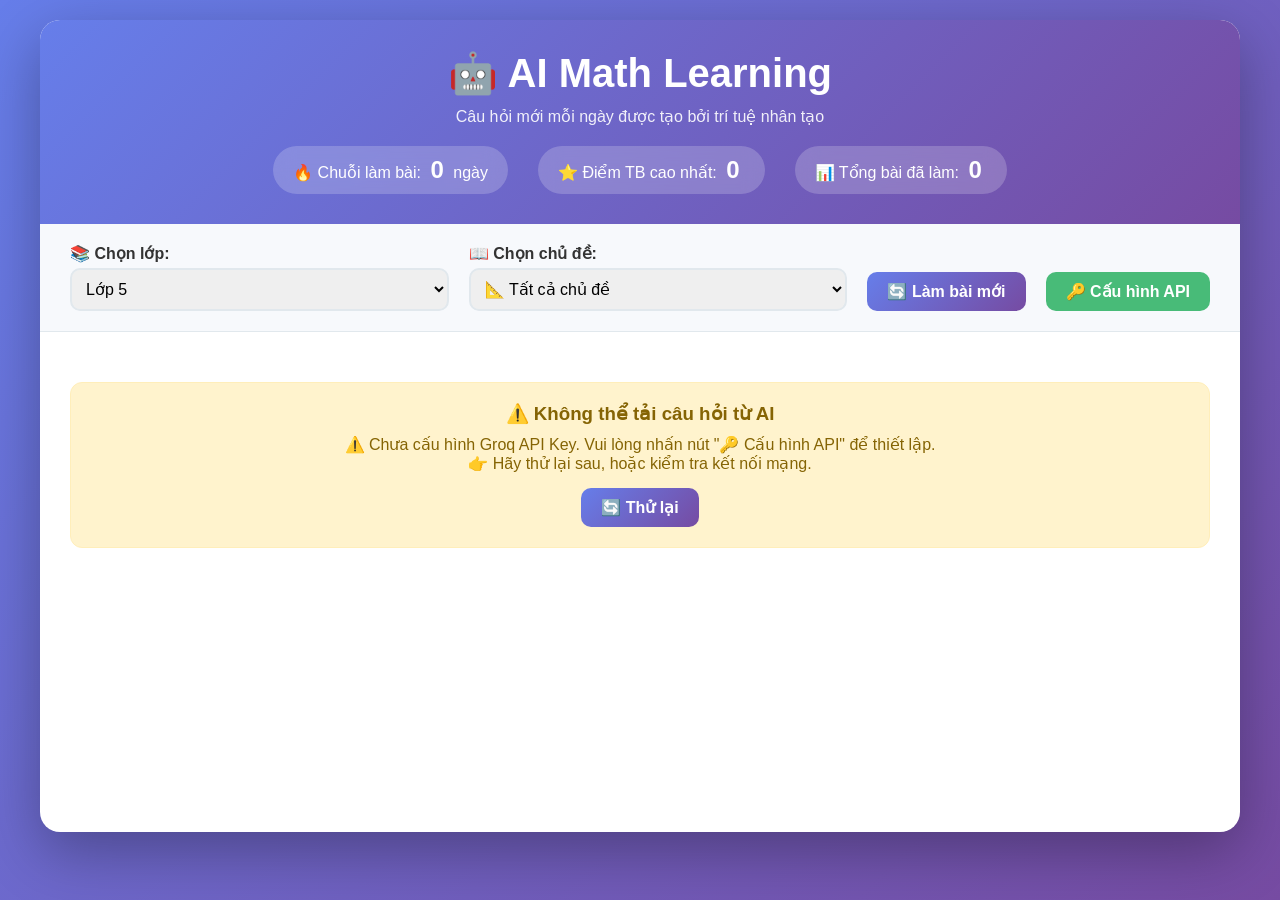
==== index.html @ eef96793 "1" ====
<!DOCTYPE html>
<html lang="vi">
<head>
    <meta charset="UTF-8">
    <meta name="viewport" content="width=device-width, initial-scale=1.0">
    <title>AI Math Learning - Học Toán với AI mỗi ngày</title>
    <link rel="stylesheet" href="style.css">
</head>
<body>
    <div class="container">
        <header>
            <h1>🤖 AI Math Learning</h1>
            <p class="subtitle">Câu hỏi mới mỗi ngày được tạo bởi trí tuệ nhân tạo</p>
            <div class="streak-info">
                <div class="streak-card">
                    <span class="streak-label">🔥 Chuỗi làm bài:</span>
                    <span class="streak-days" id="streakDays">0</span>
                    <span class="streak-label">ngày</span>
                </div>
                <div class="streak-card">
                    <span class="streak-label">⭐ Điểm TB cao nhất:</span>
                    <span class="streak-days" id="highScore">0</span>
                </div>
                <div class="streak-card">
                    <span class="streak-label">📊 Tổng bài đã làm:</span>
                    <span class="streak-days" id="totalQuizzes">0</span>
                </div>
            </div>
        </header>

        <div class="controls">
            <div class="control-group">
                <label for="grade">📚 Chọn lớp:</label>
                <select id="grade">
                    <option value="4">Lớp 4</option>
                    <option value="5">Lớp 5</option>
                    <option value="6">Lớp 6</option>
                    <option value="7">Lớp 7</option>
                    <option value="8">Lớp 8</option>
                    <option value="9">Lớp 9</option>
                    <option value="10">Lớp 10</option>
                    <option value="11">Lớp 11</option>
                    <option value="12">Lớp 12</option>
                </select>
            </div>

            <div class="control-group">
                <label for="topic">📖 Chọn chủ đề:</label>
                <select id="topic">
                    <option value="all">📐 Tất cả chủ đề</option>
                    <option value="Số học">🔢 Số học</option>
                    <option value="Đại số">📊 Đại số</option>
                    <option value="Hình học">📐 Hình học</option>
                    <option value="Phân số">🥧 Phân số</option>
                    <option value="Phương trình">⚖️ Phương trình</option>
                    <option value="Hàm số">📈 Hàm số</option>
                    <option value="Xác suất">🎲 Xác suất thống kê</option>
                </select>
            </div>

            <button id="newQuestionsBtn" class="btn-primary">🔄 Làm bài mới</button>
            <button id="refreshApiBtn" class="btn-secondary" style="background: #48bb78;">🔑 Cấu hình API</button>
        </div>

        <div id="apiConfigModal" class="modal" style="display: none;">
            <div class="modal-content">
                <span class="close">&times;</span>
                <h2>🔑 Cấu hình Google Gemini API</h2>
                <p>Nhập API Key của bạn để sử dụng AI sinh câu hỏi:</p>
                <input type="text" id="apiKeyInput" placeholder="Nhập API Key tại đây" style="width: 100%; padding: 10px; margin: 10px 0;">
                <p class="hint">💡 Chưa có API Key? <a href="https://aistudio.google.com/apikey" target="_blank">Lấy miễn phí tại đây</a></p>
                <button id="saveApiKeyBtn" class="btn-primary">Lưu lại</button>
            </div>
        </div>

        <div id="quizContainer">
            <div class="welcome-card">
                <h2>🎯 Chào mừng đến với AI Math Learning!</h2>
                <p>✨ Mỗi ngày bạn sẽ nhận được 10 câu hỏi toán mới được AI tạo riêng cho trình độ của bạn</p>
                <p>📅 Hãy làm bài mỗi ngày để duy trì chuỗi và cải thiện kỹ năng toán học</p>
                <button id="startBtn" class="btn-primary" style="margin-top: 20px;">🚀 Bắt đầu học ngay</button>
            </div>
        </div>

        <div id="resultContainer" style="display: none;">
            <div class="result-card">
                <h2>📊 Kết quả bài làm</h2>
                <div class="score-display">
                    <span class="score-number" id="scoreNumber">0</span>
                    <span class="score-total">/10</span>
                </div>
                <div class="progress-bar">
                    <div class="progress-fill" id="progressFill"></div>
                </div>
                <div id="detailedAnswers"></div>
                <button id="reviewBtn" class="btn-secondary">🔍 Xem đáp án chi tiết</button>
                <button id="newQuizBtn" class="btn-primary" style="margin-top: 10px;">🔄 Làm bài mới</button>
            </div>
        </div>
    </div>

    <script src="script.js"></script>
</body>
</html>
---- style.css ----
* {
    margin: 0;
    padding: 0;
    box-sizing: border-box;
}

body {
    font-family: 'Segoe UI', Tahoma, Geneva, Verdana, sans-serif;
    background: linear-gradient(135deg, #667eea 0%, #764ba2 100%);
    min-height: 100vh;
    padding: 20px;
}

.container {
    max-width: 1200px;
    margin: 0 auto;
    background: white;
    border-radius: 20px;
    box-shadow: 0 20px 60px rgba(0,0,0,0.3);
    overflow: hidden;
}

header {
    background: linear-gradient(135deg, #667eea 0%, #764ba2 100%);
    color: white;
    padding: 30px;
    text-align: center;
}

header h1 {
    font-size: 2.5em;
    margin-bottom: 10px;
}

.subtitle {
    opacity: 0.9;
    margin-bottom: 20px;
}

.streak-info {
    display: flex;
    justify-content: center;
    gap: 30px;
    margin-top: 20px;
    flex-wrap: wrap;
}

.streak-card {
    background: rgba(255,255,255,0.2);
    padding: 10px 20px;
    border-radius: 50px;
    backdrop-filter: blur(10px);
}

.streak-days {
    font-size: 1.5em;
    font-weight: bold;
    margin: 0 5px;
}

.controls {
    padding: 20px 30px;
    background: #f7f9fc;
    border-bottom: 1px solid #e1e8ed;
    display: flex;
    gap: 20px;
    flex-wrap: wrap;
    align-items: flex-end;
}

.control-group {
    flex: 1;
    min-width: 150px;
}

.control-group label {
    display: block;
    margin-bottom: 5px;
    font-weight: 600;
    color: #333;
}

.control-group select {
    width: 100%;
    padding: 10px;
    border: 2px solid #e1e8ed;
    border-radius: 10px;
    font-size: 16px;
    transition: border-color 0.3s;
}

.control-group select:focus {
    outline: none;
    border-color: #667eea;
}

.btn-primary, .btn-secondary {
    padding: 10px 20px;
    border: none;
    border-radius: 10px;
    font-size: 16px;
    cursor: pointer;
    transition: transform 0.2s, box-shadow 0.2s;
    font-weight: bold;
}

.btn-primary {
    background: linear-gradient(135deg, #667eea 0%, #764ba2 100%);
    color: white;
}

.btn-primary:hover {
    transform: translateY(-2px);
    box-shadow: 0 5px 15px rgba(102,126,234,0.4);
}

.btn-secondary {
    background: #48bb78;
    color: white;
}

.btn-secondary:hover {
    transform: translateY(-2px);
    box-shadow: 0 5px 15px rgba(72,187,120,0.4);
}

#quizContainer {
    padding: 30px;
    min-height: 500px;
}

.welcome-card {
    text-align: center;
    padding: 50px;
    background: linear-gradient(135deg, #f5f7fa 0%, #c3cfe2 100%);
    border-radius: 20px;
}

.welcome-card h2 {
    color: #2d3748;
    margin-bottom: 20px;
}

.welcome-card p {
    font-size: 18px;
    color: #4a5568;
    margin: 10px 0;
}

.question-card {
    background: #f7f9fc;
    border-radius: 15px;
    padding: 20px;
    margin-bottom: 20px;
    border-left: 5px solid #667eea;
    transition: transform 0.2s;
}

.question-card:hover {
    transform: translateX(5px);
}

.question-text {
    font-size: 18px;
    font-weight: 600;
    color: #2d3748;
    margin-bottom: 15px;
}

.options {
    display: flex;
    flex-direction: column;
    gap: 10px;
}

.option {
    display: flex;
    align-items: center;
    gap: 10px;
    padding: 10px;
    border-radius: 10px;
    cursor: pointer;
    transition: background-color 0.2s;
}

.option:hover {
    background: #e9ecef;
}

.option input[type="radio"] {
    width: 20px;
    height: 20px;
    cursor: pointer;
}

.option label {
    cursor: pointer;
    flex: 1;
}

.submit-btn {
    background: linear-gradient(135deg, #667eea 0%, #764ba2 100%);
    color: white;
    padding: 15px 30px;
    border: none;
    border-radius: 10px;
    font-size: 18px;
    font-weight: bold;
    cursor: pointer;
    width: 100%;
    margin-top: 20px;
    transition: transform 0.2s;
}

.submit-btn:hover {
    transform: translateY(-2px);
}

.result-card {
    padding: 30px;
    text-align: center;
}

.score-display {
    font-size: 48px;
    font-weight: bold;
    margin: 20px 0;
}

.score-number {
    color: #667eea;
    font-size: 72px;
}

.score-total {
    font-size: 36px;
    color: #718096;
}

.progress-bar {
    width: 100%;
    height: 10px;
    background: #e2e8f0;
    border-radius: 5px;
    overflow: hidden;
    margin: 20px 0;
}

.progress-fill {
    height: 100%;
    background: linear-gradient(90deg, #667eea 0%, #764ba2 100%);
    transition: width 0.3s;
    width: 0%;
}

.detailed-answer {
    background: #f7f9fc;
    border-radius: 10px;
    padding: 15px;
    margin: 10px 0;
    text-align: left;
}

.detailed-answer.correct {
    border-left: 5px solid #48bb78;
    background: #f0fff4;
}

.detailed-answer.wrong {
    border-left: 5px solid #f56565;
    background: #fff5f5;
}

.loading {
    text-align: center;
    padding: 50px;
    font-size: 18px;
    color: #718096;
}

.loading-spinner {
    border: 4px solid #f3f3f3;
    border-top: 4px solid #667eea;
    border-radius: 50%;
    width: 50px;
    height: 50px;
    animation: spin 1s linear infinite;
    margin: 20px auto;
}

@keyframes spin {
    0% { transform: rotate(0deg); }
    100% { transform: rotate(360deg); }
}

.modal {
    position: fixed;
    z-index: 1000;
    left: 0;
    top: 0;
    width: 100%;
    height: 100%;
    background-color: rgba(0,0,0,0.5);
    display: flex;
    justify-content: center;
    align-items: center;
}

.modal-content {
    background-color: white;
    padding: 30px;
    border-radius: 20px;
    max-width: 500px;
    width: 90%;
    position: relative;
}

.close {
    position: absolute;
    right: 20px;
    top: 10px;
    font-size: 28px;
    cursor: pointer;
}

.hint {
    font-size: 12px;
    color: #718096;
    margin-top: 5px;
}

.error-message {
    background: #fed7d7;
    color: #c53030;
    padding: 10px;
    border-radius: 10px;
    margin: 10px 0;
}

@media (max-width: 768px) {
    .controls {
        flex-direction: column;
    }
    
    .question-text {
        font-size: 16px;
    }
    
    .score-number {
        font-size: 48px;
    }
    
    .streak-info {
        flex-direction: column;
        gap: 10px;
    }
}
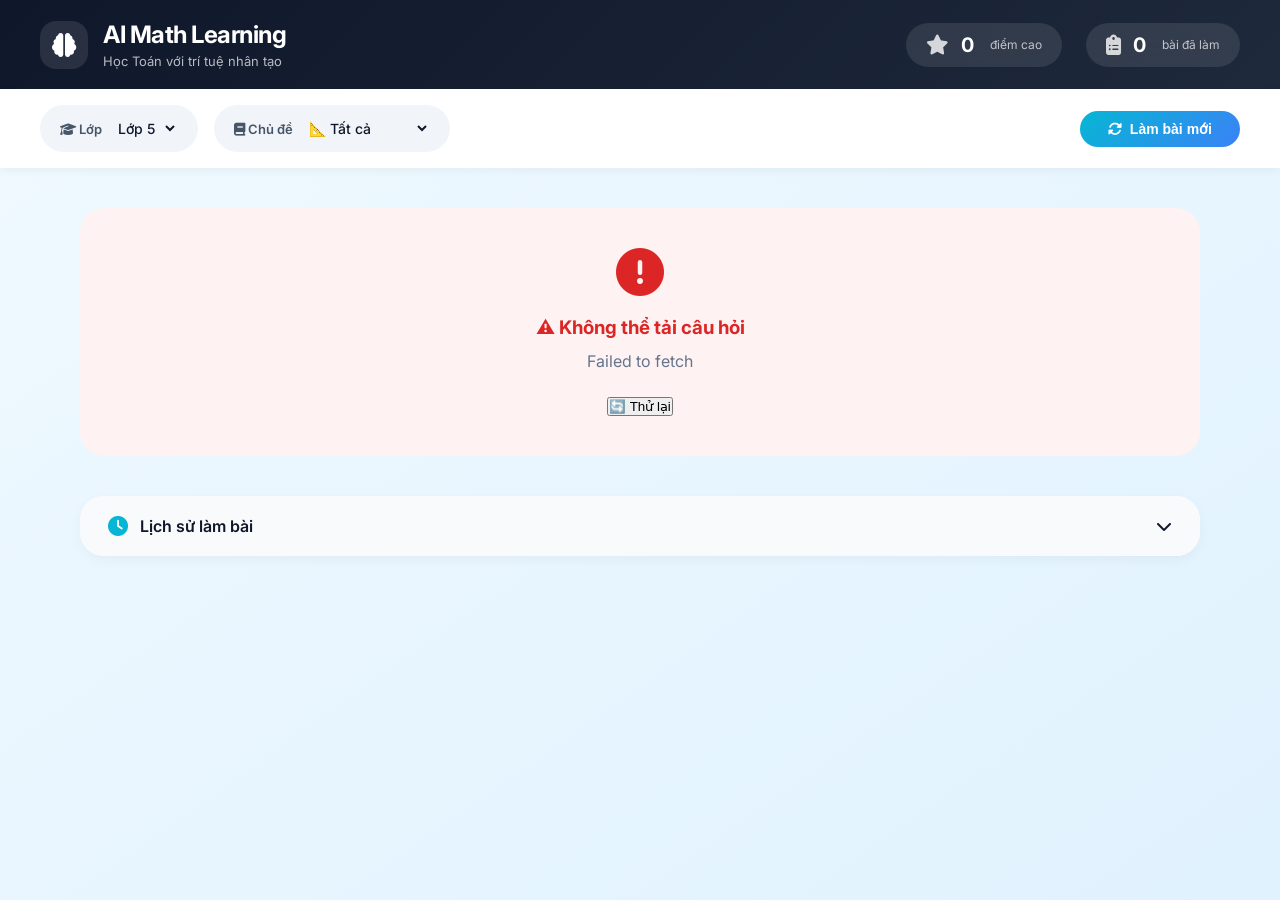
==== commit 8ac153e5: "8" ====
--- a/index.html
+++ b/index.html
@@ -3,100 +3,128 @@
 <head>
     <meta charset="UTF-8">
     <meta name="viewport" content="width=device-width, initial-scale=1.0">
-    <title>AI Math Learning - Học Toán với AI mỗi ngày</title>
+    <title>AI Math Learning - Học Toán thông minh</title>
     <link rel="stylesheet" href="style.css">
+    <link href="https://fonts.googleapis.com/css2?family=Inter:opsz,wght@14..32,300;14..32,400;14..32,500;14..32,600;14..32,700&display=swap" rel="stylesheet">
+    <link rel="stylesheet" href="https://cdnjs.cloudflare.com/ajax/libs/font-awesome/6.5.1/css/all.min.css">
 </head>
 <body>
-    <div class="container">
-        <header>
-            <h1>🤖 AI Math Learning</h1>
-            <p class="subtitle">Câu hỏi mới mỗi ngày được tạo bởi trí tuệ nhân tạo</p>
-            <div class="streak-info">
-                <div class="streak-card">
-                    <span class="streak-label">🔥 Chuỗi làm bài:</span>
-                    <span class="streak-days" id="streakDays">0</span>
-                    <span class="streak-label">ngày</span>
+    <div class="app-wrapper">
+        <!-- Header -->
+        <header class="main-header">
+            <div class="header-inner">
+                <div class="logo-area">
+                    <div class="logo-icon">
+                        <i class="fas fa-brain"></i>
+                    </div>
+                    <div class="logo-text">
+                        <h1>AI Math Learning</h1>
+                        <p>Học Toán với trí tuệ nhân tạo</p>
+                    </div>
                 </div>
-                <div class="streak-card">
-                    <span class="streak-label">⭐ Điểm TB cao nhất:</span>
-                    <span class="streak-days" id="highScore">0</span>
-                </div>
-                <div class="streak-card">
-                    <span class="streak-label">📊 Tổng bài đã làm:</span>
-                    <span class="streak-days" id="totalQuizzes">0</span>
+                <div class="stats-area">
+                    <div class="stat-badge">
+                        <i class="fas fa-star"></i>
+                        <span id="highScore">0</span>
+                        <small>điểm cao</small>
+                    </div>
+                    <div class="stat-badge">
+                        <i class="fas fa-clipboard-list"></i>
+                        <span id="totalQuizzes">0</span>
+                        <small>bài đã làm</small>
+                    </div>
                 </div>
             </div>
         </header>
 
-        <div class="controls">
-            <div class="control-group">
-                <label for="grade">📚 Chọn lớp:</label>
-                <select id="grade">
-                    <option value="4">Lớp 4</option>
-                    <option value="5">Lớp 5</option>
-                    <option value="6">Lớp 6</option>
-                    <option value="7">Lớp 7</option>
-                    <option value="8">Lớp 8</option>
-                    <option value="9">Lớp 9</option>
-                    <option value="10">Lớp 10</option>
-                    <option value="11">Lớp 11</option>
-                    <option value="12">Lớp 12</option>
-                </select>
-            </div>
-
-            <div class="control-group">
-                <label for="topic">📖 Chọn chủ đề:</label>
-                <select id="topic">
-                    <option value="all">📐 Tất cả chủ đề</option>
-                    <option value="Số học">🔢 Số học</option>
-                    <option value="Đại số">📊 Đại số</option>
-                    <option value="Hình học">📐 Hình học</option>
-                    <option value="Phân số">🥧 Phân số</option>
-                    <option value="Phương trình">⚖️ Phương trình</option>
-                    <option value="Hàm số">📈 Hàm số</option>
-                    <option value="Xác suất">🎲 Xác suất thống kê</option>
-                </select>
-            </div>
-
-            <button id="newQuestionsBtn" class="btn-primary">🔄 Làm bài mới</button>
-            <button id="refreshApiBtn" class="btn-secondary" style="background: #48bb78;">🔑 Cấu hình API</button>
-        </div>
-
-        <div id="apiConfigModal" class="modal" style="display: none;">
-            <div class="modal-content">
-                <span class="close">&times;</span>
-                <h2>🔑 Cấu hình Google Gemini API</h2>
-                <p>Nhập API Key của bạn để sử dụng AI sinh câu hỏi:</p>
-                <input type="text" id="apiKeyInput" placeholder="Nhập API Key tại đây" style="width: 100%; padding: 10px; margin: 10px 0;">
-                <p class="hint">💡 Chưa có API Key? <a href="https://aistudio.google.com/apikey" target="_blank">Lấy miễn phí tại đây</a></p>
-                <button id="saveApiKeyBtn" class="btn-primary">Lưu lại</button>
+        <!-- Control Bar -->
+        <div class="control-bar">
+            <div class="control-inner">
+                <div class="filter-group">
+                    <div class="filter-item">
+                        <label><i class="fas fa-graduation-cap"></i> Lớp</label>
+                        <select id="grade">
+                            <option value="4">Lớp 4</option>
+                            <option value="5">Lớp 5</option>
+                            <option value="6">Lớp 6</option>
+                            <option value="7">Lớp 7</option>
+                            <option value="8">Lớp 8</option>
+                            <option value="9">Lớp 9</option>
+                            <option value="10">Lớp 10</option>
+                            <option value="11">Lớp 11</option>
+                            <option value="12">Lớp 12</option>
+                        </select>
+                    </div>
+                    <div class="filter-item">
+                        <label><i class="fas fa-book"></i> Chủ đề</label>
+                        <select id="topic">
+                            <option value="all">📐 Tất cả</option>
+                            <option value="Số học">🔢 Số học</option>
+                            <option value="Đại số">📊 Đại số</option>
+                            <option value="Hình học">📐 Hình học</option>
+                            <option value="Phân số">🥧 Phân số</option>
+                            <option value="Phương trình">⚖️ Phương trình</option>
+                            <option value="Hàm số">📈 Hàm số</option>
+                        </select>
+                    </div>
+                </div>
+                <button id="newQuestionsBtn" class="btn-new">
+                    <i class="fas fa-sync-alt"></i> Làm bài mới
+                </button>
             </div>
         </div>
 
-        <div id="quizContainer">
-            <div class="welcome-card">
-                <h2>🎯 Chào mừng đến với AI Math Learning!</h2>
-                <p>✨ Mỗi ngày bạn sẽ nhận được 10 câu hỏi toán mới được AI tạo riêng cho trình độ của bạn</p>
-                <p>📅 Hãy làm bài mỗi ngày để duy trì chuỗi và cải thiện kỹ năng toán học</p>
-                <button id="startBtn" class="btn-primary" style="margin-top: 20px;">🚀 Bắt đầu học ngay</button>
+        <!-- Main Content -->
+        <main class="main-content">
+            <div id="quizContainer">
+                <div class="welcome-card">
+                    <div class="welcome-icon">
+                        <i class="fas fa-robot"></i>
+                    </div>
+                    <h2>Chào mừng đến với AI Math Learning</h2>
+                    <p>Mỗi bài học gồm 10 câu hỏi trắc nghiệm được AI tạo riêng cho trình độ của bạn</p>
+                    <button id="startBtn" class="btn-start">
+                        <i class="fas fa-play"></i> Bắt đầu học ngay
+                    </button>
+                </div>
             </div>
-        </div>
 
-        <div id="resultContainer" style="display: none;">
-            <div class="result-card">
-                <h2>📊 Kết quả bài làm</h2>
-                <div class="score-display">
-                    <span class="score-number" id="scoreNumber">0</span>
-                    <span class="score-total">/10</span>
+            <div id="resultContainer" style="display: none;">
+                <div class="result-card">
+                    <h2 style="margin-bottom: 8px;">📊 Kết quả bài làm</h2>
+                    <div class="result-score">
+                        <div class="score-circle">
+                            <span class="score-number" id="scoreNumber">0</span>
+                        </div>
+                        <div class="score-label">trên 10 câu</div>
+                    </div>
+                    <div class="progress-bar-container">
+                        <div class="progress-fill" id="progressFill"></div>
+                    </div>
+                    <div id="detailedAnswers"></div>
+                    <div class="result-actions">
+                        <button id="reviewBtn" class="btn-review">
+                            <i class="fas fa-eye"></i> Xem đáp án
+                        </button>
+                        <button id="newQuizBtn" class="btn-new-quiz">
+                            <i class="fas fa-play"></i> Làm bài mới
+                        </button>
+                    </div>
                 </div>
-                <div class="progress-bar">
-                    <div class="progress-fill" id="progressFill"></div>
+            </div>
+
+            <!-- History Section -->
+            <div class="history-section">
+                <div class="history-header" onclick="toggleHistory()">
+                    <i class="fas fa-clock"></i>
+                    <h3>Lịch sử làm bài</h3>
+                    <i class="fas fa-chevron-down" id="historyToggleIcon"></i>
                 </div>
-                <div id="detailedAnswers"></div>
-                <button id="reviewBtn" class="btn-secondary">🔍 Xem đáp án chi tiết</button>
-                <button id="newQuizBtn" class="btn-primary" style="margin-top: 10px;">🔄 Làm bài mới</button>
+                <div id="historyList" class="history-list">
+                    <div class="empty-history">Chưa có bài làm nào</div>
+                </div>
             </div>
-        </div>
+        </main>
     </div>
 
     <script src="script.js"></script>
--- a/style.css
+++ b/style.css
@@ -5,353 +5,654 @@
 }
 
 body {
-    font-family: 'Segoe UI', Tahoma, Geneva, Verdana, sans-serif;
-    background: linear-gradient(135deg, #667eea 0%, #764ba2 100%);
+    font-family: 'Inter', -apple-system, BlinkMacSystemFont, 'Segoe UI', sans-serif;
+    background: linear-gradient(145deg, #f0f9ff 0%, #e0f2fe 100%);
     min-height: 100vh;
-    padding: 20px;
-}
-
-.container {
+    color: #0f172a;
+}
+
+/* ==================== LAYOUT CHÍNH ==================== */
+.app-wrapper {
+    min-height: 100vh;
+    display: flex;
+    flex-direction: column;
+}
+
+/* Header - Full width */
+.main-header {
+    background: linear-gradient(135deg, #0f172a 0%, #1e293b 100%);
+    color: white;
+    padding: 20px 40px;
+    box-shadow: 0 4px 20px rgba(0, 0, 0, 0.1);
+}
+
+.header-inner {
+    max-width: 1400px;
+    margin: 0 auto;
+    display: flex;
+    justify-content: space-between;
+    align-items: center;
+    flex-wrap: wrap;
+    gap: 20px;
+}
+
+.logo-area {
+    display: flex;
+    align-items: center;
+    gap: 15px;
+}
+
+.logo-icon {
+    background: rgba(255, 255, 255, 0.1);
+    width: 48px;
+    height: 48px;
+    border-radius: 16px;
+    display: flex;
+    align-items: center;
+    justify-content: center;
+    font-size: 24px;
+}
+
+.logo-text h1 {
+    font-size: 24px;
+    font-weight: 700;
+    letter-spacing: -0.5px;
+}
+
+.logo-text p {
+    font-size: 13px;
+    opacity: 0.7;
+    margin-top: 4px;
+}
+
+.stats-area {
+    display: flex;
+    gap: 24px;
+}
+
+.stat-badge {
+    background: rgba(255, 255, 255, 0.1);
+    backdrop-filter: blur(10px);
+    padding: 10px 20px;
+    border-radius: 40px;
+    display: flex;
+    align-items: center;
+    gap: 12px;
+}
+
+.stat-badge i {
+    font-size: 20px;
+    opacity: 0.8;
+}
+
+.stat-badge span {
+    font-size: 20px;
+    font-weight: 700;
+}
+
+.stat-badge small {
+    font-size: 12px;
+    opacity: 0.7;
+    margin-left: 4px;
+}
+
+/* Control Bar */
+.control-bar {
+    background: white;
+    padding: 16px 40px;
+    box-shadow: 0 2px 10px rgba(0, 0, 0, 0.05);
+    position: sticky;
+    top: 0;
+    z-index: 100;
+}
+
+.control-inner {
+    max-width: 1400px;
+    margin: 0 auto;
+    display: flex;
+    justify-content: space-between;
+    align-items: center;
+    flex-wrap: wrap;
+    gap: 16px;
+}
+
+.filter-group {
+    display: flex;
+    gap: 16px;
+    flex-wrap: wrap;
+}
+
+.filter-item {
+    display: flex;
+    align-items: center;
+    gap: 12px;
+    background: #f1f5f9;
+    padding: 8px 20px;
+    border-radius: 60px;
+}
+
+.filter-item label {
+    font-weight: 600;
+    font-size: 13px;
+    color: #475569;
+}
+
+.filter-item select {
+    background: transparent;
+    border: none;
+    font-size: 14px;
+    font-weight: 500;
+    color: #0f172a;
+    padding: 6px 0;
+    cursor: pointer;
+    font-family: inherit;
+}
+
+.filter-item select:focus {
+    outline: none;
+}
+
+.btn-new {
+    background: linear-gradient(135deg, #06b6d4 0%, #3b82f6 100%);
+    color: white;
+    border: none;
+    padding: 10px 28px;
+    border-radius: 40px;
+    font-weight: 600;
+    font-size: 14px;
+    cursor: pointer;
+    display: flex;
+    align-items: center;
+    gap: 8px;
+    transition: all 0.2s;
+}
+
+.btn-new:hover {
+    transform: translateY(-2px);
+    box-shadow: 0 8px 20px rgba(6, 182, 212, 0.3);
+}
+
+/* Main Content - Full width */
+.main-content {
+    flex: 1;
     max-width: 1200px;
     margin: 0 auto;
+    padding: 40px;
+    width: 100%;
+}
+
+/* Welcome Card */
+.welcome-card {
     background: white;
-    border-radius: 20px;
-    box-shadow: 0 20px 60px rgba(0,0,0,0.3);
-    overflow: hidden;
-}
-
-header {
-    background: linear-gradient(135deg, #667eea 0%, #764ba2 100%);
+    border-radius: 32px;
+    padding: 60px 40px;
+    text-align: center;
+    box-shadow: 0 20px 40px -12px rgba(0, 0, 0, 0.08);
+    border: 1px solid rgba(6, 182, 212, 0.2);
+}
+
+.welcome-icon {
+    background: linear-gradient(135deg, #06b6d4 0%, #3b82f6 100%);
+    width: 80px;
+    height: 80px;
+    border-radius: 30px;
+    display: flex;
+    align-items: center;
+    justify-content: center;
+    margin: 0 auto 24px;
+}
+
+.welcome-icon i {
+    font-size: 40px;
     color: white;
-    padding: 30px;
-    text-align: center;
-}
-
-header h1 {
-    font-size: 2.5em;
-    margin-bottom: 10px;
-}
-
-.subtitle {
-    opacity: 0.9;
+}
+
+.welcome-card h2 {
+    font-size: 32px;
+    font-weight: 700;
+    margin-bottom: 16px;
+    background: linear-gradient(135deg, #06b6d4, #3b82f6);
+    -webkit-background-clip: text;
+    -webkit-text-fill-color: transparent;
+    background-clip: text;
+}
+
+.welcome-card p {
+    color: #64748b;
+    font-size: 16px;
+    margin-bottom: 32px;
+}
+
+.btn-start {
+    background: linear-gradient(135deg, #06b6d4 0%, #3b82f6 100%);
+    color: white;
+    border: none;
+    padding: 14px 36px;
+    border-radius: 50px;
+    font-weight: 600;
+    font-size: 16px;
+    cursor: pointer;
+    display: inline-flex;
+    align-items: center;
+    gap: 10px;
+    transition: all 0.2s;
+}
+
+.btn-start:hover {
+    transform: translateY(-2px);
+    box-shadow: 0 12px 28px rgba(6, 182, 212, 0.35);
+}
+
+/* Question Card */
+.question-card {
+    background: white;
+    border-radius: 24px;
+    padding: 28px;
     margin-bottom: 20px;
-}
-
-.streak-info {
-    display: flex;
+    box-shadow: 0 2px 8px rgba(0, 0, 0, 0.04);
+    border: 1px solid #e2e8f0;
+    transition: all 0.2s;
+}
+
+.question-card:hover {
+    transform: translateY(-2px);
+    box-shadow: 0 12px 24px -8px rgba(0, 0, 0, 0.1);
+    border-color: #06b6d4;
+}
+
+.question-header {
+    display: flex;
+    align-items: center;
+    gap: 12px;
+    margin-bottom: 20px;
+}
+
+.question-number {
+    background: linear-gradient(135deg, #06b6d4, #3b82f6);
+    color: white;
+    width: 32px;
+    height: 32px;
+    border-radius: 12px;
+    display: flex;
+    align-items: center;
     justify-content: center;
-    gap: 30px;
-    margin-top: 20px;
-    flex-wrap: wrap;
-}
-
-.streak-card {
-    background: rgba(255,255,255,0.2);
-    padding: 10px 20px;
-    border-radius: 50px;
-    backdrop-filter: blur(10px);
-}
-
-.streak-days {
-    font-size: 1.5em;
-    font-weight: bold;
-    margin: 0 5px;
-}
-
-.controls {
-    padding: 20px 30px;
-    background: #f7f9fc;
-    border-bottom: 1px solid #e1e8ed;
-    display: flex;
-    gap: 20px;
-    flex-wrap: wrap;
-    align-items: flex-end;
-}
-
-.control-group {
-    flex: 1;
-    min-width: 150px;
-}
-
-.control-group label {
-    display: block;
-    margin-bottom: 5px;
-    font-weight: 600;
-    color: #333;
-}
-
-.control-group select {
-    width: 100%;
-    padding: 10px;
-    border: 2px solid #e1e8ed;
-    border-radius: 10px;
-    font-size: 16px;
-    transition: border-color 0.3s;
-}
-
-.control-group select:focus {
-    outline: none;
-    border-color: #667eea;
-}
-
-.btn-primary, .btn-secondary {
-    padding: 10px 20px;
-    border: none;
-    border-radius: 10px;
-    font-size: 16px;
-    cursor: pointer;
-    transition: transform 0.2s, box-shadow 0.2s;
-    font-weight: bold;
-}
-
-.btn-primary {
-    background: linear-gradient(135deg, #667eea 0%, #764ba2 100%);
-    color: white;
-}
-
-.btn-primary:hover {
-    transform: translateY(-2px);
-    box-shadow: 0 5px 15px rgba(102,126,234,0.4);
-}
-
-.btn-secondary {
-    background: #48bb78;
-    color: white;
-}
-
-.btn-secondary:hover {
-    transform: translateY(-2px);
-    box-shadow: 0 5px 15px rgba(72,187,120,0.4);
-}
-
-#quizContainer {
-    padding: 30px;
-    min-height: 500px;
-}
-
-.welcome-card {
-    text-align: center;
-    padding: 50px;
-    background: linear-gradient(135deg, #f5f7fa 0%, #c3cfe2 100%);
-    border-radius: 20px;
-}
-
-.welcome-card h2 {
-    color: #2d3748;
-    margin-bottom: 20px;
-}
-
-.welcome-card p {
-    font-size: 18px;
-    color: #4a5568;
-    margin: 10px 0;
-}
-
-.question-card {
-    background: #f7f9fc;
-    border-radius: 15px;
-    padding: 20px;
-    margin-bottom: 20px;
-    border-left: 5px solid #667eea;
-    transition: transform 0.2s;
-}
-
-.question-card:hover {
-    transform: translateX(5px);
+    font-weight: 700;
+    font-size: 14px;
 }
 
 .question-text {
     font-size: 18px;
     font-weight: 600;
-    color: #2d3748;
-    margin-bottom: 15px;
+    color: #0f172a;
+    line-height: 1.4;
+    flex: 1;
 }
 
 .options {
     display: flex;
     flex-direction: column;
-    gap: 10px;
+    gap: 12px;
+    margin-top: 8px;
 }
 
 .option {
     display: flex;
     align-items: center;
-    gap: 10px;
-    padding: 10px;
-    border-radius: 10px;
-    cursor: pointer;
-    transition: background-color 0.2s;
+    gap: 14px;
+    padding: 14px 18px;
+    background: #f8fafc;
+    border-radius: 16px;
+    cursor: pointer;
+    transition: all 0.2s;
+    border: 1px solid #e2e8f0;
 }
 
 .option:hover {
-    background: #e9ecef;
+    background: #f1f5f9;
+    border-color: #06b6d4;
+    transform: translateX(4px);
 }
 
 .option input[type="radio"] {
-    width: 20px;
-    height: 20px;
-    cursor: pointer;
-}
-
-.option label {
-    cursor: pointer;
+    width: 18px;
+    height: 18px;
+    cursor: pointer;
+    accent-color: #06b6d4;
+}
+
+.option-letter {
+    font-weight: 700;
+    color: #06b6d4;
+    min-width: 28px;
+}
+
+.option-text {
+    color: #334155;
+    font-size: 15px;
+}
+
+/* Submit Button */
+/* Nút Nộp bài - Trang trí đẹp hơn */
+.btn-submit {
+    background: linear-gradient(135deg, #06b6d4 0%, #3b82f6 100%);
+    color: white;
+    border: none;
+    width: 100%;
+    padding: 18px 28px;
+    border-radius: 60px;
+    font-weight: 700;
+    font-size: 18px;
+    cursor: pointer;
+    margin-top: 32px;
+    margin-bottom: 16px;
+    display: flex;
+    align-items: center;
+    justify-content: center;
+    gap: 12px;
+    transition: all 0.3s ease;
+    box-shadow: 0 4px 15px rgba(6, 182, 212, 0.3);
+    letter-spacing: 0.5px;
+}
+
+.btn-submit:hover {
+    transform: translateY(-3px);
+    box-shadow: 0 10px 28px rgba(6, 182, 212, 0.4);
+    background: linear-gradient(135deg, #0891b2 0%, #2563eb 100%);
+}
+
+.btn-submit:active {
+    transform: translateY(1px);
+}
+
+.btn-submit i {
+    font-size: 20px;
+    transition: transform 0.2s;
+}
+
+.btn-submit:hover i {
+    transform: scale(1.1);
+}
+
+/* Result Card */
+.result-card {
+    background: white;
+    border-radius: 32px;
+    padding: 40px;
+    text-align: center;
+    box-shadow: 0 20px 40px -12px rgba(0, 0, 0, 0.1);
+}
+
+.result-score {
+    margin: 24px 0;
+}
+
+.score-circle {
+    width: 180px;
+    height: 180px;
+    margin: 0 auto;
+    position: relative;
+}
+
+.score-number {
+    position: absolute;
+    top: 50%;
+    left: 50%;
+    transform: translate(-50%, -50%);
+    font-size: 56px;
+    font-weight: 800;
+    color: #06b6d4;
+}
+
+.score-label {
+    font-size: 14px;
+    color: #64748b;
+}
+
+.progress-bar-container {
+    background: #e2e8f0;
+    border-radius: 20px;
+    height: 12px;
+    overflow: hidden;
+    margin: 24px 0;
+}
+
+.progress-fill {
+    background: linear-gradient(90deg, #06b6d4, #3b82f6);
+    height: 100%;
+    border-radius: 20px;
+    transition: width 0.5s ease;
+    width: 0%;
+}
+
+.result-actions {
+    display: flex;
+    gap: 16px;
+    justify-content: center;
+    margin-top: 32px;
+}
+
+.btn-review, .btn-new-quiz {
+    padding: 12px 28px;
+    border-radius: 40px;
+    font-weight: 600;
+    font-size: 14px;
+    cursor: pointer;
+    display: inline-flex;
+    align-items: center;
+    gap: 8px;
+    transition: all 0.2s;
+}
+
+.btn-review {
+    background: #f1f5f9;
+    color: #0f172a;
+    border: 1px solid #e2e8f0;
+}
+
+.btn-review:hover {
+    background: #e2e8f0;
+}
+
+.btn-new-quiz {
+    background: linear-gradient(135deg, #06b6d4, #3b82f6);
+    color: white;
+    border: none;
+}
+
+.btn-new-quiz:hover {
+    transform: translateY(-2px);
+    box-shadow: 0 8px 20px rgba(6, 182, 212, 0.3);
+}
+
+/* Detailed Answers */
+.detailed-answer {
+    background: #f8fafc;
+    border-radius: 20px;
+    padding: 20px;
+    margin: 16px 0;
+    text-align: left;
+    border-left: 4px solid;
+}
+
+.detailed-answer.correct {
+    border-left-color: #10b981;
+    background: #f0fdf4;
+}
+
+.detailed-answer.wrong {
+    border-left-color: #ef4444;
+    background: #fef2f2;
+}
+
+/* History Section */
+.history-section {
+    background: white;
+    border-radius: 24px;
+    margin-top: 40px;
+    overflow: hidden;
+    box-shadow: 0 4px 12px rgba(0, 0, 0, 0.04);
+}
+
+.history-header {
+    display: flex;
+    align-items: center;
+    gap: 12px;
+    padding: 20px 28px;
+    background: #f8fafc;
+    cursor: pointer;
+    transition: background 0.2s;
+}
+
+.history-header:hover {
+    background: #f1f5f9;
+}
+
+.history-header i:first-child {
+    font-size: 20px;
+    color: #06b6d4;
+}
+
+.history-header h3 {
     flex: 1;
-}
-
-.submit-btn {
-    background: linear-gradient(135deg, #667eea 0%, #764ba2 100%);
-    color: white;
-    padding: 15px 30px;
-    border: none;
-    border-radius: 10px;
-    font-size: 18px;
-    font-weight: bold;
-    cursor: pointer;
-    width: 100%;
-    margin-top: 20px;
-    transition: transform 0.2s;
-}
-
-.submit-btn:hover {
-    transform: translateY(-2px);
-}
-
-.result-card {
-    padding: 30px;
+    font-size: 16px;
+    font-weight: 600;
+    color: #0f172a;
+}
+
+.history-list {
+    max-height: 0;
+    overflow: hidden;
+    transition: max-height 0.3s ease;
+}
+
+.history-list.show {
+    max-height: 500px;
+    overflow-y: auto;
+}
+
+.history-item {
+    display: flex;
+    justify-content: space-between;
+    align-items: center;
+    padding: 16px 28px;
+    border-bottom: 1px solid #e2e8f0;
+    transition: background 0.2s;
+}
+
+.history-item:hover {
+    background: #f8fafc;
+}
+
+.history-date {
+    font-size: 14px;
+    color: #64748b;
+}
+
+.history-grade {
+    background: #f1f5f9;
+    padding: 4px 12px;
+    border-radius: 20px;
+    font-size: 12px;
+    font-weight: 600;
+    color: #475569;
+}
+
+.history-score {
+    font-weight: 700;
+    font-size: 16px;
+}
+
+.history-score.good {
+    color: #10b981;
+}
+
+.history-score.medium {
+    color: #f59e0b;
+}
+
+.history-score.bad {
+    color: #ef4444;
+}
+
+.empty-history {
     text-align: center;
-}
-
-.score-display {
-    font-size: 48px;
-    font-weight: bold;
-    margin: 20px 0;
-}
-
-.score-number {
-    color: #667eea;
-    font-size: 72px;
-}
-
-.score-total {
-    font-size: 36px;
-    color: #718096;
-}
-
-.progress-bar {
-    width: 100%;
-    height: 10px;
-    background: #e2e8f0;
-    border-radius: 5px;
-    overflow: hidden;
-    margin: 20px 0;
-}
-
-.progress-fill {
-    height: 100%;
-    background: linear-gradient(90deg, #667eea 0%, #764ba2 100%);
-    transition: width 0.3s;
-    width: 0%;
-}
-
-.detailed-answer {
-    background: #f7f9fc;
-    border-radius: 10px;
-    padding: 15px;
-    margin: 10px 0;
-    text-align: left;
-}
-
-.detailed-answer.correct {
-    border-left: 5px solid #48bb78;
-    background: #f0fff4;
-}
-
-.detailed-answer.wrong {
-    border-left: 5px solid #f56565;
-    background: #fff5f5;
-}
-
-.loading {
+    padding: 48px;
+    color: #94a3b8;
+}
+
+/* Loading */
+.loading-container {
     text-align: center;
-    padding: 50px;
-    font-size: 18px;
-    color: #718096;
-}
-
-.loading-spinner {
-    border: 4px solid #f3f3f3;
-    border-top: 4px solid #667eea;
+    padding: 80px 40px;
+    background: white;
+    border-radius: 32px;
+}
+
+.spinner {
+    width: 60px;
+    height: 60px;
+    border: 4px solid #e2e8f0;
+    border-top-color: #06b6d4;
     border-radius: 50%;
-    width: 50px;
-    height: 50px;
     animation: spin 1s linear infinite;
-    margin: 20px auto;
+    margin: 0 auto 20px;
 }
 
 @keyframes spin {
-    0% { transform: rotate(0deg); }
-    100% { transform: rotate(360deg); }
-}
-
-.modal {
-    position: fixed;
-    z-index: 1000;
-    left: 0;
-    top: 0;
-    width: 100%;
-    height: 100%;
-    background-color: rgba(0,0,0,0.5);
-    display: flex;
-    justify-content: center;
-    align-items: center;
-}
-
-.modal-content {
-    background-color: white;
-    padding: 30px;
-    border-radius: 20px;
-    max-width: 500px;
-    width: 90%;
-    position: relative;
-}
-
-.close {
-    position: absolute;
-    right: 20px;
-    top: 10px;
-    font-size: 28px;
-    cursor: pointer;
-}
-
-.hint {
-    font-size: 12px;
-    color: #718096;
-    margin-top: 5px;
-}
-
-.error-message {
-    background: #fed7d7;
-    color: #c53030;
-    padding: 10px;
-    border-radius: 10px;
-    margin: 10px 0;
-}
-
+    to { transform: rotate(360deg); }
+}
+
+/* Error Message */
+.error-container {
+    background: #fef2f2;
+    border-radius: 32px;
+    padding: 60px 40px;
+    text-align: center;
+    border: 1px solid #fecaca;
+}
+
+.error-container i {
+    font-size: 56px;
+    color: #ef4444;
+    margin-bottom: 20px;
+}
+
+/* Responsive */
 @media (max-width: 768px) {
-    .controls {
+    .main-header {
+        padding: 16px 20px;
+    }
+    
+    .control-bar {
+        padding: 16px 20px;
+    }
+    
+    .main-content {
+        padding: 20px;
+    }
+    
+    .filter-group {
+        width: 100%;
         flex-direction: column;
     }
     
-    .question-text {
-        font-size: 16px;
+    .filter-item {
+        width: 100%;
+        justify-content: space-between;
     }
     
-    .score-number {
-        font-size: 48px;
+    .stats-area {
+        width: 100%;
+        justify-content: space-between;
     }
     
-    .streak-info {
+    .result-actions {
         flex-direction: column;
-        gap: 10px;
+    }
+    
+    .history-item {
+        flex-direction: column;
+        gap: 8px;
+        text-align: center;
     }
 }
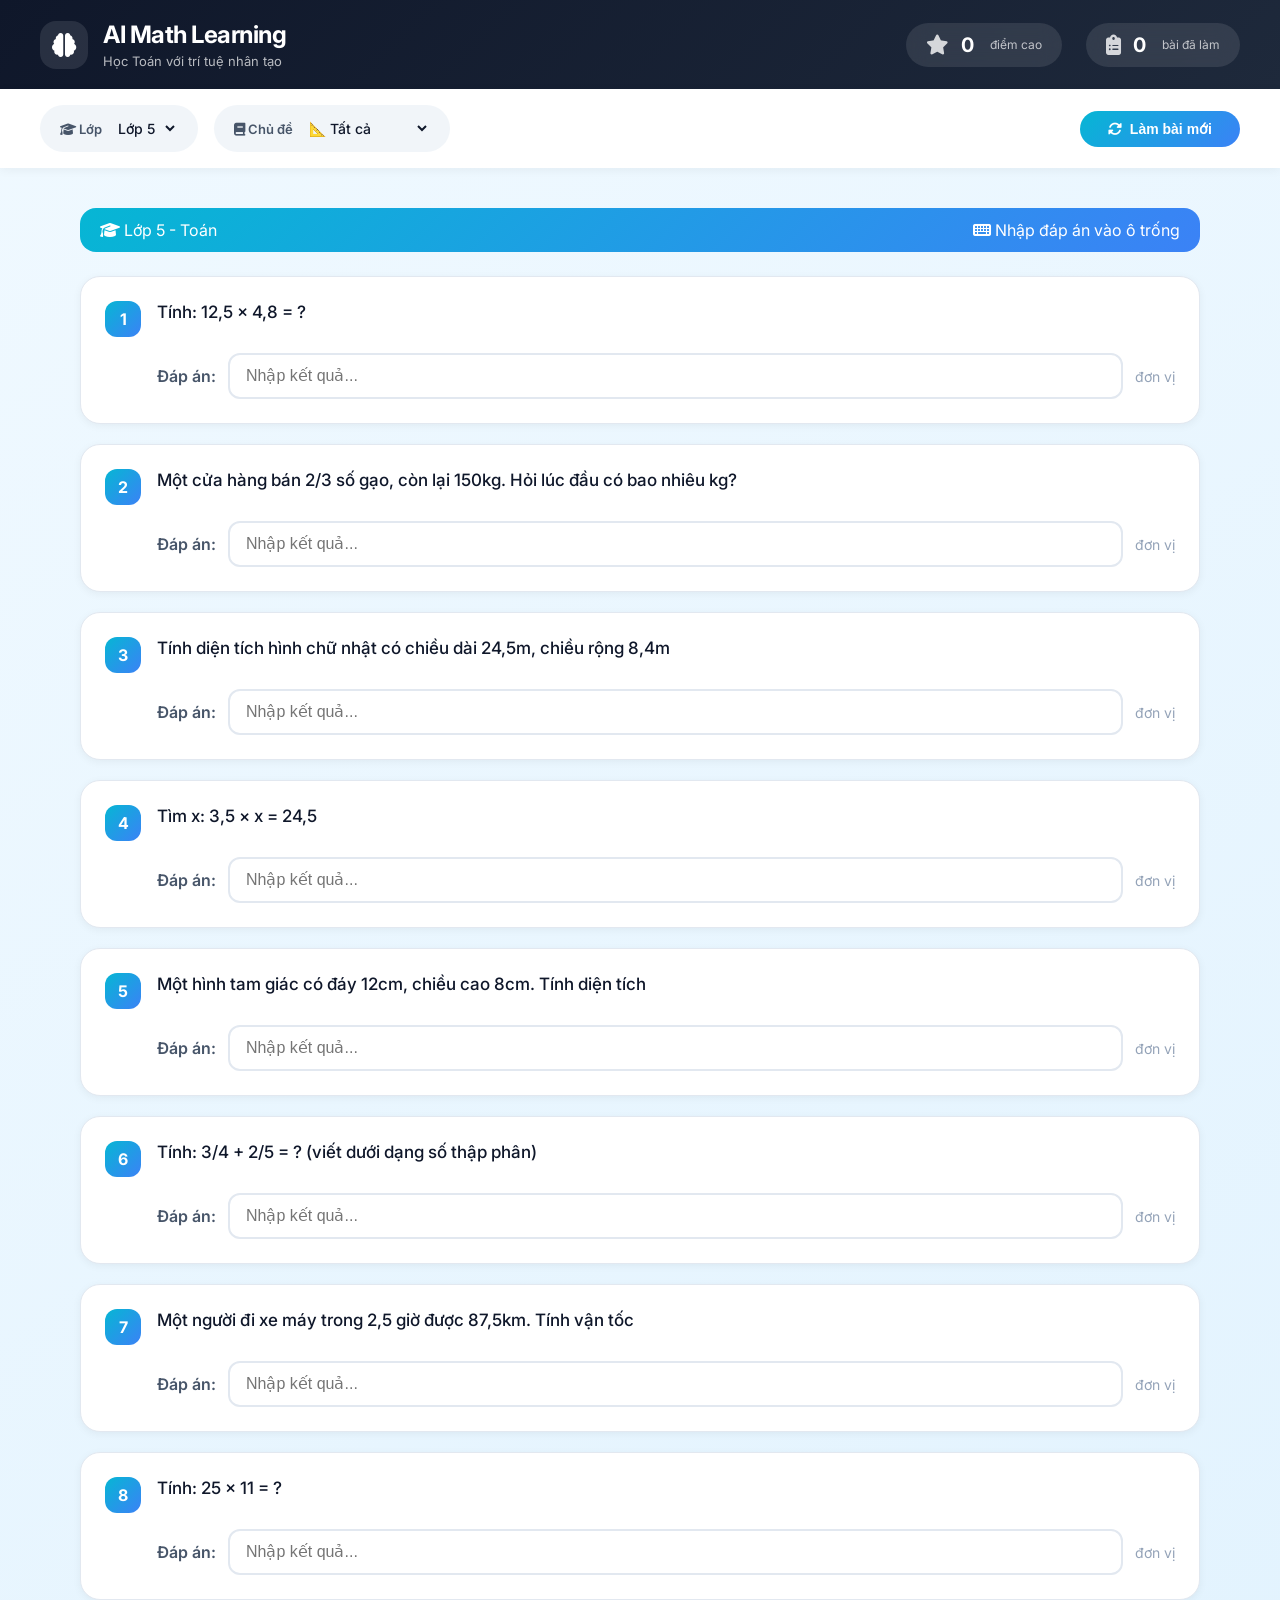
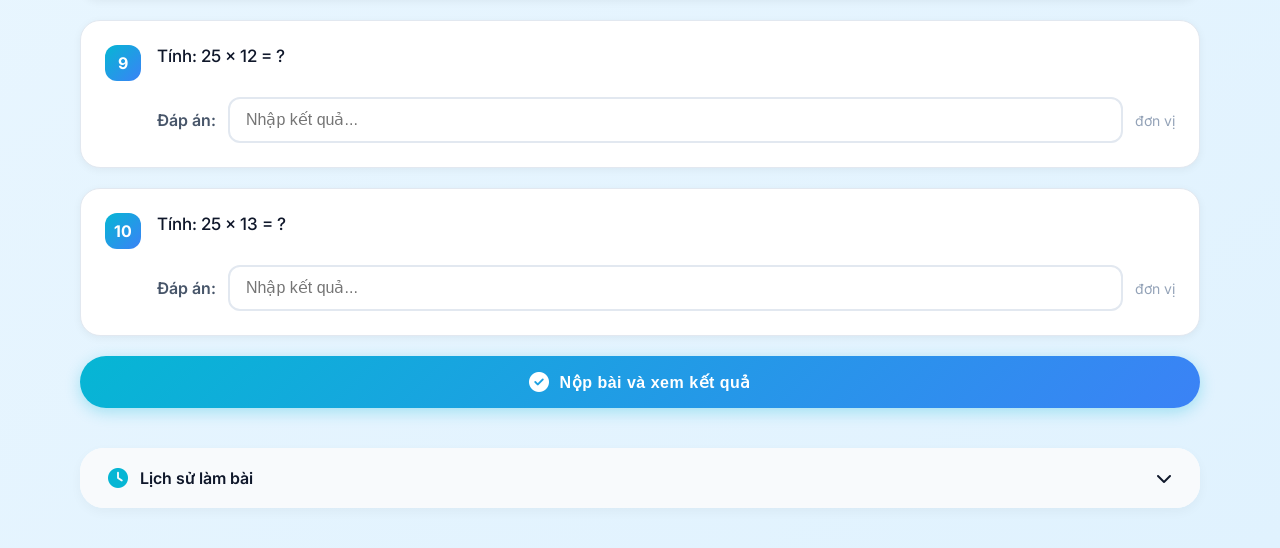
==== commit 82257c48: "9" ====
--- a/index.html
+++ b/index.html
@@ -44,7 +44,6 @@
                     <div class="filter-item">
                         <label><i class="fas fa-graduation-cap"></i> Lớp</label>
                         <select id="grade">
-                            <option value="4">Lớp 4</option>
                             <option value="5">Lớp 5</option>
                             <option value="6">Lớp 6</option>
                             <option value="7">Lớp 7</option>
